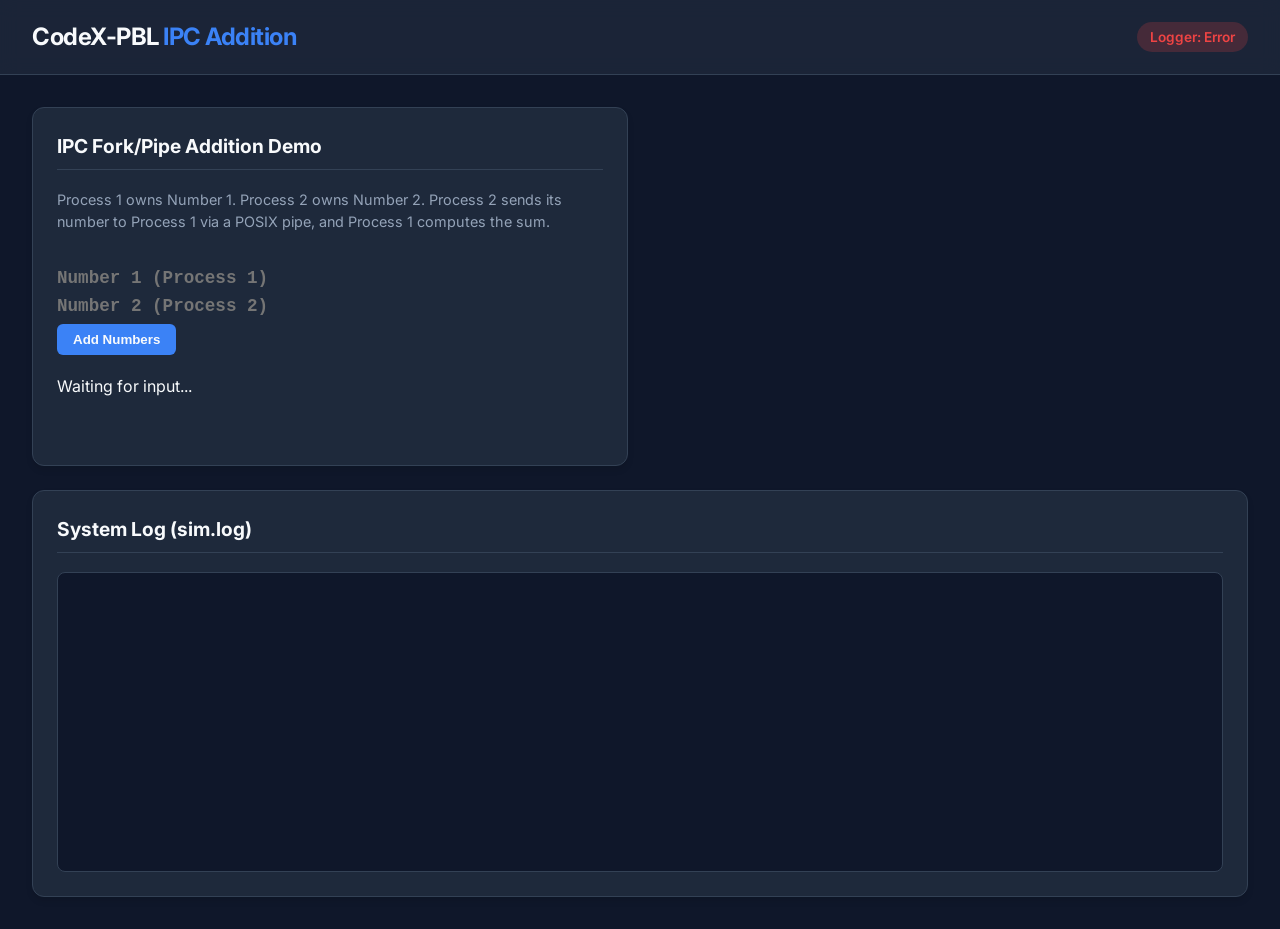
==== ui/public/index.html @ dfdb03f9 "chore: organised files" ====
<!DOCTYPE html>
<html lang="en">
<head>
    <meta charset="UTF-8">
    <meta name="viewport" content="width=device-width, initial-scale=1.0">
    <title>CodeX-PBL IPC Addition</title>
    <link href="https://fonts.googleapis.com/css2?family=Inter:wght@400;500;600;700&display=swap" rel="stylesheet">
    <link rel="stylesheet" href="style.css">
</head>
<body>
    <header>
        <div class="logo">CodeX-PBL <span>IPC Addition</span></div>
        <div class="status-bar">
            <span class="badge ok" id="logger-status">Logger: Active</span>
        </div>
    </header>

    <main class="dashboard">
        <!-- IPC Addition -->
        <section class="card module-ipc">
            <h2>IPC Fork/Pipe Addition Demo</h2>
            <p style="color: var(--text-muted); margin-bottom: 1rem; font-size: 0.9rem;">
                Process 1 owns Number 1. Process 2 owns Number 2. 
                Process 2 sends its number to Process 1 via a POSIX pipe, 
                and Process 1 computes the sum.
            </p>
            <div class="controls">
                <input type="number" id="ipc-num1" placeholder="Number 1 (Process 1)">
                <input type="number" id="ipc-num2" placeholder="Number 2 (Process 2)">
                <button class="primary" id="btn-add" onclick="execIPC()">Add Numbers</button>
            </div>
            <div class="ipc-status" id="ipc-status">Waiting for input...</div>
            <div id="ipc-feedback" class="feedback"></div>
        </section>

        <!-- Logger Feed -->
        <section class="card module-logger">
            <h2>System Log (sim.log)</h2>
            <div class="log-container" id="log-feed">
                <!-- Logs will be populated here -->
            </div>
        </section>
    </main>
    <script src="app.js"></script>
</body>
</html>
---- ui/public/style.css ----
:root {
    --bg-color: #0f172a;
    --card-bg: #1e293b;
    --text-main: #f8fafc;
    --text-muted: #94a3b8;
    --accent: #3b82f6;
    --accent-hover: #2563eb;
    --success: #10b981;
    --error: #ef4444;
    --warn: #f59e0b;
    --border: #334155;
}

* {
    box-sizing: border-box;
    margin: 0;
    padding: 0;
}

body {
    font-family: 'Inter', sans-serif;
    background-color: var(--bg-color);
    color: var(--text-main);
    line-height: 1.5;
}

header {
    display: flex;
    justify-content: space-between;
    align-items: center;
    padding: 1.2rem 2rem;
    background: rgba(30, 41, 59, 0.8);
    backdrop-filter: blur(10px);
    border-bottom: 1px solid var(--border);
    position: sticky;
    top: 0;
    z-index: 100;
}

.logo {
    font-size: 1.5rem;
    font-weight: 700;
    letter-spacing: -0.5px;
}
.logo span {
    color: var(--accent);
}

.status-bar {
    display: flex;
    gap: 1rem;
}

.badge {
    padding: 0.3rem 0.8rem;
    border-radius: 20px;
    font-size: 0.85rem;
    font-weight: 600;
    background: var(--border);
}

.badge.ok { background: rgba(16, 185, 129, 0.2); color: var(--success); }
.badge.err { background: rgba(239, 68, 68, 0.2); color: var(--error); }

.dashboard {
    padding: 2rem;
    display: grid;
    grid-template-columns: repeat(auto-fit, minmax(400px, 1fr));
    gap: 1.5rem;
    max-width: 1400px;
    margin: 0 auto;
}

.card {
    background: var(--card-bg);
    border-radius: 12px;
    padding: 1.5rem;
    border: 1px solid var(--border);
    box-shadow: 0 4px 6px rgba(0, 0, 0, 0.1);
    display: flex;
    flex-direction: column;
    gap: 1.2rem;
    transition: transform 0.2s ease, box-shadow 0.2s ease;
}
.card:hover {
    transform: translateY(-2px);
    box-shadow: 0 8px 15px rgba(0, 0, 0, 0.2);
}

.card h2 {
    font-size: 1.2rem;
    border-bottom: 1px solid var(--border);
    padding-bottom: 0.5rem;
    color: var(--text-main);
}

.registers {
    display: grid;
    grid-template-columns: 1fr 1fr;
    gap: 1rem;
}

.reg {
    display: flex;
    align-items: center;
    background: #0f172a;
    padding: 0.5rem 1rem;
    border-radius: 8px;
    border: 1px solid var(--border);
}

.reg label {
    color: var(--text-muted);
    margin-right: 0.5rem;
    font-weight: 600;
}

input {
    background: transparent;
    border: none;
    color: var(--accent);
    font-size: 1.1rem;
    font-weight: 600;
    font-family: monospace;
    width: 100%;
    outline: none;
}

.val {
    color: var(--success);
    font-size: 1.1rem;
    font-weight: 600;
    font-family: monospace;
}

.controls {
    display: flex;
    flex-wrap: wrap;
    gap: 0.5rem;
}

button {
    padding: 0.5rem 1rem;
    border-radius: 6px;
    border: none;
    font-weight: 600;
    cursor: pointer;
    transition: all 0.2s;
    background: var(--border);
    color: var(--text-main);
}
button:hover { background: #475569; }

button.primary {
    background: var(--accent);
}
button.primary:hover {
    background: var(--accent-hover);
}

.ds-row {
    display: grid;
    grid-template-columns: 1fr 1fr;
    gap: 1rem;
}
.ds-col {
    display: flex;
    flex-direction: column;
    gap: 0.8rem;
    background: #0f172a;
    padding: 1rem;
    border-radius: 8px;
    border: 1px solid var(--border);
}
.ds-col h3 {
    font-size: 1rem;
    display: flex;
    justify-content: space-between;
    align-items: center;
}
.ds-col input {
    background: var(--card-bg);
    padding: 0.5rem;
    border-radius: 4px;
}

.feedback {
    min-height: 1.5rem;
    font-size: 0.9rem;
    font-weight: 500;
    border-radius: 4px;
}
.feedback.error { color: var(--error); }
.feedback.success { color: var(--success); }

.module-logger {
    grid-column: 1 / -1;
}

.log-container {
    background: #0f172a;
    padding: 1rem;
    border-radius: 8px;
    height: 300px;
    overflow-y: auto;
    font-family: monospace;
    font-size: 0.85rem;
    border: 1px solid var(--border);
}

.log-entry {
    padding: 0.2rem 0;
    border-bottom: 1px solid rgba(255,255,255,0.05);
}
.log-entry:last-child { border: none; }
.log-info { color: var(--text-muted); }
.log-warn { color: var(--warn); }
.log-error { color: var(--error); }
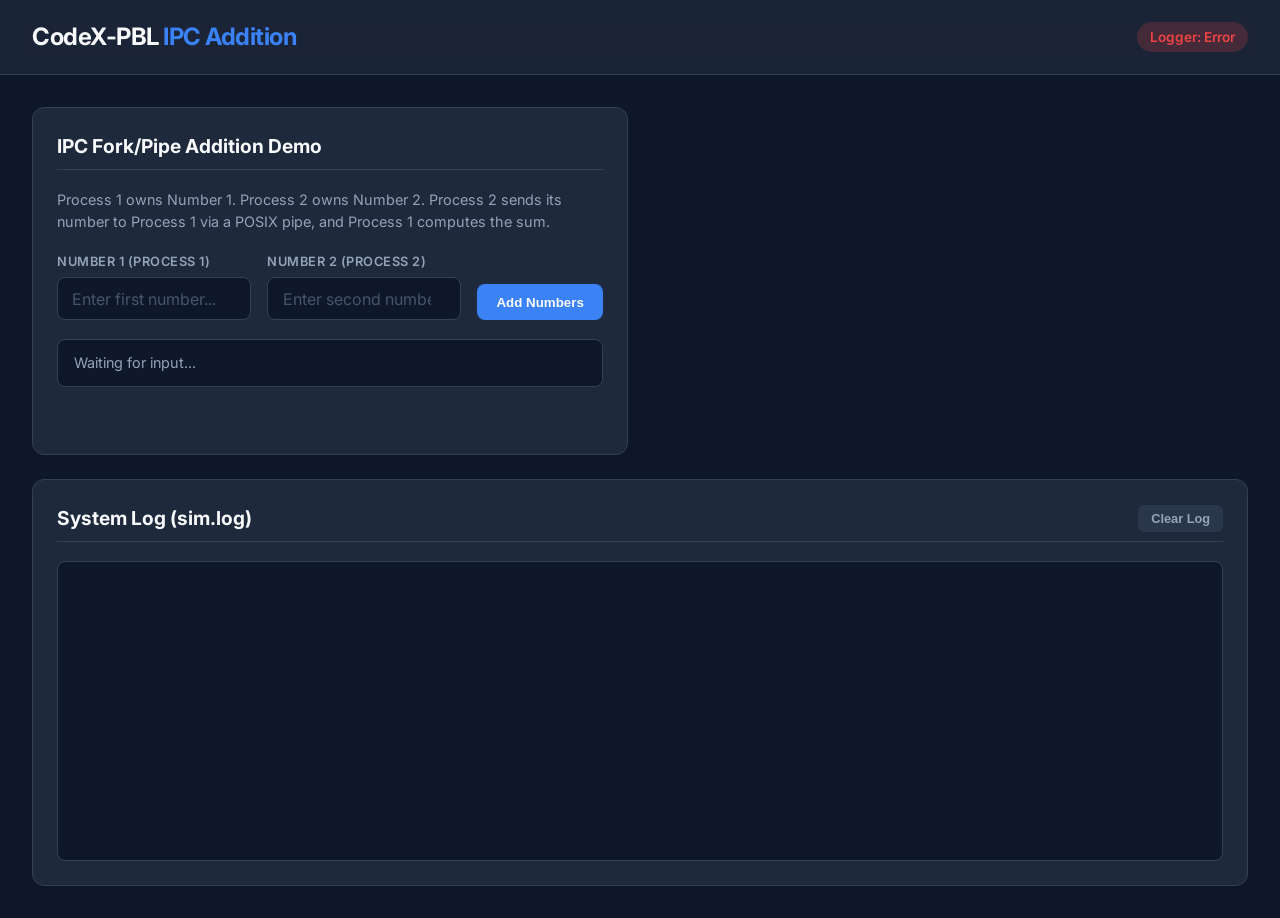
==== commit f597c3d2: "feat: update file structure and fixed docs" ====
--- a/ui/public/index.html
+++ b/ui/public/index.html
@@ -19,14 +19,20 @@
         <!-- IPC Addition -->
         <section class="card module-ipc">
             <h2>IPC Fork/Pipe Addition Demo</h2>
-            <p style="color: var(--text-muted); margin-bottom: 1rem; font-size: 0.9rem;">
+            <p class="module-desc">
                 Process 1 owns Number 1. Process 2 owns Number 2. 
                 Process 2 sends its number to Process 1 via a POSIX pipe, 
                 and Process 1 computes the sum.
             </p>
             <div class="controls">
-                <input type="number" id="ipc-num1" placeholder="Number 1 (Process 1)">
-                <input type="number" id="ipc-num2" placeholder="Number 2 (Process 2)">
+                <div class="input-group">
+                    <label for="ipc-num1">Number 1 (Process 1)</label>
+                    <input type="number" class="input-field" id="ipc-num1" placeholder="Enter first number...">
+                </div>
+                <div class="input-group">
+                    <label for="ipc-num2">Number 2 (Process 2)</label>
+                    <input type="number" class="input-field" id="ipc-num2" placeholder="Enter second number...">
+                </div>
                 <button class="primary" id="btn-add" onclick="execIPC()">Add Numbers</button>
             </div>
             <div class="ipc-status" id="ipc-status">Waiting for input...</div>
@@ -35,7 +41,10 @@
 
         <!-- Logger Feed -->
         <section class="card module-logger">
-            <h2>System Log (sim.log)</h2>
+            <div class="card-header-row">
+                <h2>System Log (sim.log)</h2>
+                <button class="secondary btn-sm" onclick="clearLogs()">Clear Log</button>
+            </div>
             <div class="log-container" id="log-feed">
                 <!-- Logs will be populated here -->
             </div>
--- a/ui/public/style.css
+++ b/ui/public/style.css
@@ -94,6 +94,25 @@
     color: var(--text-main);
 }
 
+.card-header-row {
+    display: flex;
+    justify-content: space-between;
+    align-items: center;
+    border-bottom: 1px solid var(--border);
+    padding-bottom: 0.5rem;
+}
+
+.card-header-row h2 {
+    border-bottom: none;
+    padding-bottom: 0;
+}
+
+.module-desc {
+    color: var(--text-muted);
+    font-size: 0.9rem;
+    line-height: 1.5;
+}
+
 .registers {
     display: grid;
     grid-template-columns: 1fr 1fr;
@@ -126,6 +145,45 @@
     outline: none;
 }
 
+.input-group {
+    display: flex;
+    flex-direction: column;
+    gap: 0.4rem;
+    flex: 1;
+    min-width: 180px;
+}
+
+.input-group label {
+    font-size: 0.8rem;
+    font-weight: 600;
+    color: var(--text-muted);
+    text-transform: uppercase;
+    letter-spacing: 0.5px;
+}
+
+.input-field {
+    background: #0f172a;
+    border: 1px solid var(--border);
+    border-radius: 8px;
+    padding: 0.65rem 0.9rem;
+    color: #38bdf8;
+    font-size: 1rem;
+    font-weight: 600;
+    font-family: inherit;
+    outline: none;
+    transition: all 0.2s ease;
+}
+
+.input-field:focus {
+    border-color: var(--accent);
+    box-shadow: 0 0 0 3px rgba(59, 130, 246, 0.2);
+}
+
+.input-field::placeholder {
+    color: #475569;
+    font-weight: 400;
+}
+
 .val {
     color: var(--success);
     font-size: 1.1rem;
@@ -136,18 +194,31 @@
 .controls {
     display: flex;
     flex-wrap: wrap;
-    gap: 0.5rem;
+    align-items: flex-end;
+    gap: 1rem;
+}
+
+.ipc-status {
+    background: #0f172a;
+    border: 1px solid var(--border);
+    border-radius: 8px;
+    padding: 0.75rem 1rem;
+    font-size: 0.9rem;
+    color: var(--text-muted);
 }
 
 button {
-    padding: 0.5rem 1rem;
-    border-radius: 6px;
+    padding: 0.65rem 1.2rem;
+    border-radius: 8px;
     border: none;
     font-weight: 600;
     cursor: pointer;
     transition: all 0.2s;
     background: var(--border);
     color: var(--text-main);
+    display: inline-flex;
+    align-items: center;
+    justify-content: center;
 }
 button:hover { background: #475569; }
 
@@ -156,6 +227,21 @@
 }
 button.primary:hover {
     background: var(--accent-hover);
+}
+
+button.secondary {
+    background: rgba(51, 65, 85, 0.6);
+    color: var(--text-muted);
+}
+button.secondary:hover {
+    background: rgba(71, 85, 105, 0.8);
+    color: var(--text-main);
+}
+
+.btn-sm {
+    padding: 0.35rem 0.8rem;
+    font-size: 0.8rem;
+    border-radius: 6px;
 }
 
 .ds-row {
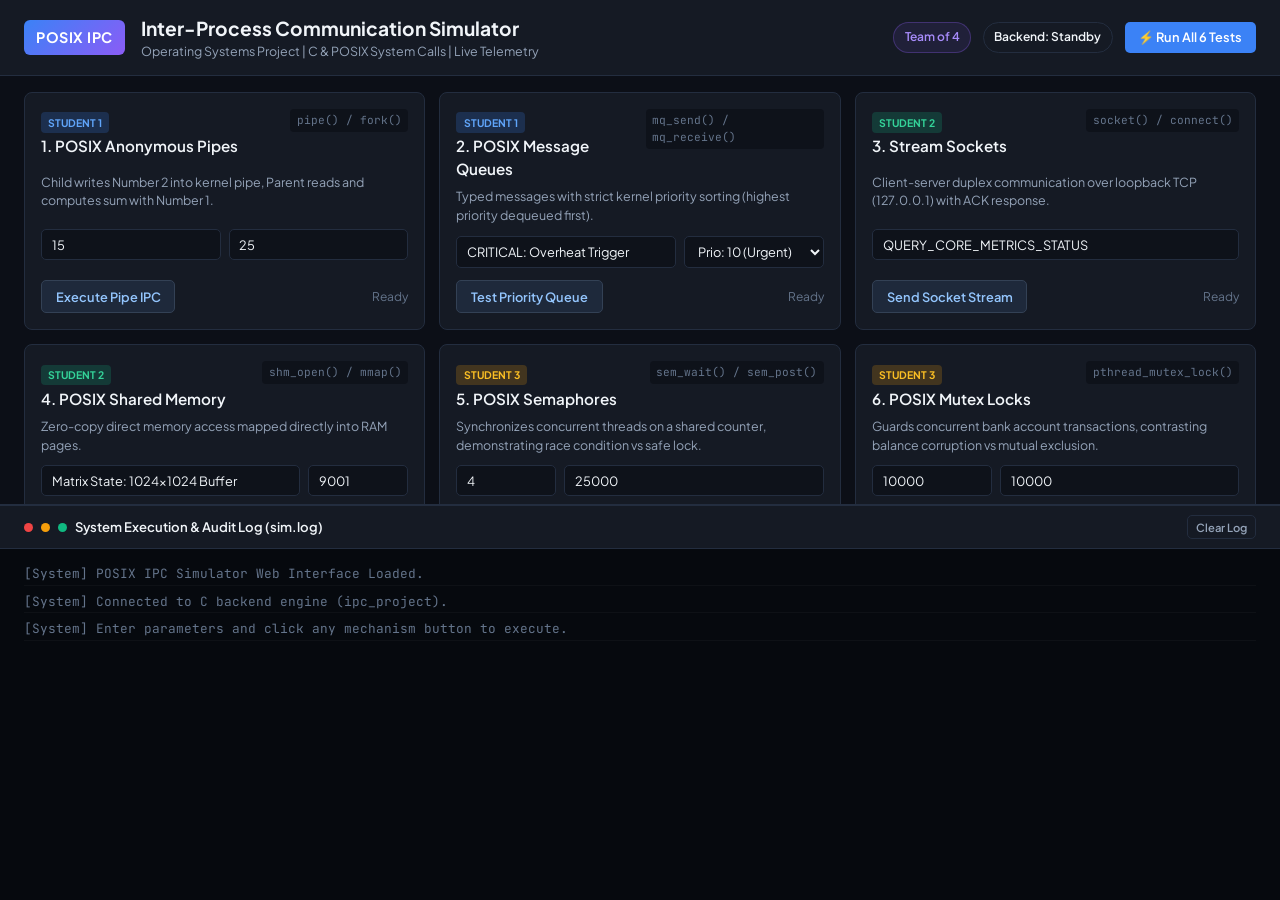
==== commit 44e39461: "feat(student-4): integrate all 6 IPC modules, native C GUI, interactive Web dashboard, build system," ====
--- a/ui/public/index.html
+++ b/ui/public/index.html
@@ -1,55 +1,183 @@
 <!DOCTYPE html>
 <html lang="en">
+
 <head>
     <meta charset="UTF-8">
     <meta name="viewport" content="width=device-width, initial-scale=1.0">
-    <title>CodeX-PBL IPC Addition</title>
-    <link href="https://fonts.googleapis.com/css2?family=Inter:wght@400;500;600;700&display=swap" rel="stylesheet">
+    <title>POSIX IPC Mechanisms Simulator</title>
+    <link
+        href="https://fonts.googleapis.com/css2?family=JetBrains+Mono:wght@400;600&family=Plus+Jakarta+Sans:wght@400;500;600;700&display=swap"
+        rel="stylesheet">
     <link rel="stylesheet" href="style.css">
 </head>
+
 <body>
-    <header>
-        <div class="logo">CodeX-PBL <span>IPC Addition</span></div>
-        <div class="status-bar">
-            <span class="badge ok" id="logger-status">Logger: Active</span>
+    <header class="app-header">
+        <div class="header-left">
+            <div class="logo-badge">POSIX IPC</div>
+            <div>
+                <h1>Inter-Process Communication Simulator</h1>
+                <p class="subtitle">Operating Systems Project | C & POSIX System Calls | Live Telemetry</p>
+            </div>
+        </div>
+        <div class="header-right">
+            <span class="badge team-badge">Team of 4</span>
+            <span class="badge live-badge" id="backend-status">C Engine: Ready</span>
+            <button class="btn btn-primary" onclick="runAllTests()">⚡ Run All 6 Tests</button>
         </div>
     </header>
 
-    <main class="dashboard">
-        <!-- IPC Addition -->
-        <section class="card module-ipc">
-            <h2>IPC Fork/Pipe Addition Demo</h2>
-            <p class="module-desc">
-                Process 1 owns Number 1. Process 2 owns Number 2. 
-                Process 2 sends its number to Process 1 via a POSIX pipe, 
-                and Process 1 computes the sum.
-            </p>
-            <div class="controls">
-                <div class="input-group">
-                    <label for="ipc-num1">Number 1 (Process 1)</label>
-                    <input type="number" class="input-field" id="ipc-num1" placeholder="Enter first number...">
+    <div class="main-layout">
+        <!-- Mechanism Cards Grid -->
+        <main class="grid-container">
+
+            <!-- Card 1: Pipes -->
+            <div class="card">
+                <div class="card-header">
+                    <div>
+                        <span class="owner-pill pill-p1">Student 1</span>
+                        <h3>1. POSIX Anonymous Pipes</h3>
+                    </div>
+                    <span class="tech-tag">pipe() / fork()</span>
                 </div>
-                <div class="input-group">
-                    <label for="ipc-num2">Number 2 (Process 2)</label>
-                    <input type="number" class="input-field" id="ipc-num2" placeholder="Enter second number...">
+                <p class="card-desc">Child writes Number 2 into kernel pipe, Parent reads and computes sum with Number 1.</p>
+                <div class="input-row flex-gap">
+                    <input type="number" id="pipe-num1" class="input-text" placeholder="Num 1 (Parent)" value="15">
+                    <input type="number" id="pipe-num2" class="input-text" placeholder="Num 2 (Child)" value="25">
                 </div>
-                <button class="primary" id="btn-add" onclick="execIPC()">Add Numbers</button>
+                <div class="card-footer">
+                    <button class="btn btn-action" onclick="runMech('PIPES', 'pipe-num1', 'pipe-num2')">Execute Pipe IPC</button>
+                    <span class="status-indicator" id="stat-PIPES">Ready</span>
+                </div>
             </div>
-            <div class="ipc-status" id="ipc-status">Waiting for input...</div>
-            <div id="ipc-feedback" class="feedback"></div>
-        </section>
 
-        <!-- Logger Feed -->
-        <section class="card module-logger">
-            <div class="card-header-row">
-                <h2>System Log (sim.log)</h2>
-                <button class="secondary btn-sm" onclick="clearLogs()">Clear Log</button>
+            <!-- Card 2: Message Queues -->
+            <div class="card">
+                <div class="card-header">
+                    <div>
+                        <span class="owner-pill pill-p1">Student 1</span>
+                        <h3>2. POSIX Message Queues</h3>
+                    </div>
+                    <span class="tech-tag">mq_send() / mq_receive()</span>
+                </div>
+                <p class="card-desc">Typed messages with strict kernel priority sorting (highest priority dequeued first).</p>
+                <div class="input-row flex-gap">
+                    <input type="text" id="mq-msg" class="input-text flex-grow" placeholder="Enter message text..." value="CRITICAL: Overheat Trigger">
+                    <select id="mq-prio" class="select-field" style="width: 140px;">
+                        <option value="10" selected>Prio: 10 (Urgent)</option>
+                        <option value="5">Prio: 5 (Normal)</option>
+                        <option value="1">Prio: 1 (Low)</option>
+                    </select>
+                </div>
+                <div class="card-footer">
+                    <button class="btn btn-action" onclick="runMech('MQ', 'mq-msg', 'mq-prio')">Test Priority
+                        Queue</button>
+                    <span class="status-indicator" id="stat-MQ">Ready</span>
+                </div>
             </div>
-            <div class="log-container" id="log-feed">
-                <!-- Logs will be populated here -->
+
+            <!-- Card 3: Sockets -->
+            <div class="card">
+                <div class="card-header">
+                    <div>
+                        <span class="owner-pill pill-p2">Student 2</span>
+                        <h3>3. Stream Sockets</h3>
+                    </div>
+                    <span class="tech-tag">socket() / connect()</span>
+                </div>
+                <p class="card-desc">Client-server duplex communication over loopback TCP (127.0.0.1) with ACK response.</p>
+                <div class="input-row">
+                    <input type="text" id="sock-msg" class="input-text" placeholder="Client query payload..." value="QUERY_CORE_METRICS_STATUS">
+                </div>
+                <div class="card-footer">
+                    <button class="btn btn-action" onclick="runMech('SOCKETS', 'sock-msg')">Send Socket Stream</button>
+                    <span class="status-indicator" id="stat-SOCKETS">Ready</span>
+                </div>
             </div>
-        </section>
-    </main>
+
+            <!-- Card 4: Shared Memory -->
+            <div class="card">
+                <div class="card-header">
+                    <div>
+                        <span class="owner-pill pill-p2">Student 2</span>
+                        <h3>4. POSIX Shared Memory</h3>
+                    </div>
+                    <span class="tech-tag">shm_open() / mmap()</span>
+                </div>
+                <p class="card-desc">Zero-copy direct memory access mapped directly into RAM pages.</p>
+                <div class="input-row flex-gap">
+                    <input type="text" id="shm-msg" class="input-text flex-grow" placeholder="Payload text..." value="Matrix State: 1024x1024 Buffer">
+                    <input type="number" id="shm-tx" class="input-text" placeholder="TxID" value="9001" style="width: 100px;">
+                </div>
+                <div class="card-footer">
+                    <button class="btn btn-action" onclick="runMech('SHM', 'shm-msg', 'shm-tx')">Map & Read RAM</button>
+                    <span class="status-indicator" id="stat-SHM">Ready</span>
+                </div>
+            </div>
+
+            <!-- Card 5: Semaphores -->
+            <div class="card">
+                <div class="card-header">
+                    <div>
+                        <span class="owner-pill pill-p3">Student 3</span>
+                        <h3>5. POSIX Semaphores</h3>
+                    </div>
+                    <span class="tech-tag">sem_wait() / sem_post()</span>
+                </div>
+                <p class="card-desc">Synchronizes concurrent threads on a shared counter, demonstrating race condition vs safe lock.</p>
+                <div class="input-row flex-gap">
+                    <input type="number" id="sem-workers" class="input-text" placeholder="Workers" value="4" min="2" max="8" style="width: 100px;">
+                    <input type="number" id="sem-iters" class="input-text flex-grow" placeholder="Iterations" value="25000" min="1000" max="50000">
+                </div>
+                <div class="card-footer">
+                    <button class="btn btn-action" onclick="runMech('SEM', 'sem-workers', 'sem-iters')">Test
+                        Synchronization</button>
+                    <span class="status-indicator" id="stat-SEM">Ready</span>
+                </div>
+            </div>
+
+            <!-- Card 6: Mutex Locks -->
+            <div class="card">
+                <div class="card-header">
+                    <div>
+                        <span class="owner-pill pill-p3">Student 3</span>
+                        <h3>6. POSIX Mutex Locks</h3>
+                    </div>
+                    <span class="tech-tag">pthread_mutex_lock()</span>
+                </div>
+                <p class="card-desc">Guards concurrent bank account transactions, contrasting balance corruption vs mutual exclusion.</p>
+                <div class="input-row flex-gap">
+                    <input type="number" id="mutex-bal" class="input-text" placeholder="Start Balance" value="10000" style="width: 120px;">
+                    <input type="number" id="mutex-ops" class="input-text flex-grow" placeholder="Tx / thread" value="10000" min="1000" max="25000">
+                </div>
+                <div class="card-footer">
+                    <button class="btn btn-action" onclick="runMech('MUTEX', 'mutex-bal', 'mutex-ops')">Run Bank Mutex Test</button>
+                    <span class="status-indicator" id="stat-MUTEX">Ready</span>
+                </div>
+            </div>
+
+        </main>
+
+        <!-- Right Console & System Telemetry Log View -->
+        <aside class="console-sidebar">
+            <div class="console-header">
+                <div class="console-title">
+                    <span class="terminal-dot red"></span>
+                    <span class="terminal-dot yellow"></span>
+                    <span class="terminal-dot green"></span>
+                    <span>System Execution & Audit Log (sim.log)</span>
+                </div>
+                <button class="btn btn-sm btn-outline" onclick="clearLogs()">Clear Log</button>
+            </div>
+            <div class="terminal-window" id="terminal-feed">
+                <div class="terminal-line text-muted">[System] POSIX IPC Simulator Web Interface Loaded.</div>
+                <div class="terminal-line text-muted">[System] Connected to C backend engine (ipc_project).</div>
+                <div class="terminal-line text-muted">[System] Enter parameters and click any mechanism button to execute.</div>
+            </div>
+        </aside>
+    </div>
+
     <script src="app.js"></script>
 </body>
-</html>
+
+</html>
--- a/ui/public/style.css
+++ b/ui/public/style.css
@@ -1,14 +1,19 @@
 :root {
-    --bg-color: #0f172a;
-    --card-bg: #1e293b;
-    --text-main: #f8fafc;
-    --text-muted: #94a3b8;
-    --accent: #3b82f6;
-    --accent-hover: #2563eb;
+    --bg-base: #0c0f17;
+    --bg-card: #151a24;
+    --bg-card-hover: #1c2331;
+    --bg-input: #0e121a;
+    --border: #232d3f;
+    --border-accent: #3b82f6;
+    --text-primary: #f1f5f9;
+    --text-secondary: #94a3b8;
+    --text-muted: #64748b;
+    --primary: #3b82f6;
+    --primary-hover: #2563eb;
     --success: #10b981;
-    --error: #ef4444;
-    --warn: #f59e0b;
-    --border: #334155;
+    --warning: #f59e0b;
+    --danger: #ef4444;
+    --terminal-bg: #090c10;
 }
 
 * {
@@ -18,287 +23,296 @@
 }
 
 body {
-    font-family: 'Inter', sans-serif;
-    background-color: var(--bg-color);
-    color: var(--text-main);
+    font-family: 'Plus Jakarta Sans', -apple-system, BlinkMacSystemFont, sans-serif;
+    background-color: var(--bg-base);
+    color: var(--text-primary);
     line-height: 1.5;
-}
-
-header {
-    display: flex;
-    justify-content: space-between;
-    align-items: center;
-    padding: 1.2rem 2rem;
-    background: rgba(30, 41, 59, 0.8);
-    backdrop-filter: blur(10px);
+    height: 100vh;
+    display: flex;
+    flex-direction: column;
+    overflow: hidden;
+}
+
+/* Header */
+.app-header {
+    background-color: var(--bg-card);
     border-bottom: 1px solid var(--border);
-    position: sticky;
-    top: 0;
-    z-index: 100;
-}
-
-.logo {
-    font-size: 1.5rem;
+    padding: 0.85rem 1.5rem;
+    display: flex;
+    justify-content: space-between;
+    align-items: center;
+    flex-shrink: 0;
+}
+
+.header-left {
+    display: flex;
+    align-items: center;
+    gap: 1rem;
+}
+
+.logo-badge {
+    background: linear-gradient(135deg, #3b82f6, #8b5cf6);
+    color: white;
     font-weight: 700;
-    letter-spacing: -0.5px;
-}
-.logo span {
-    color: var(--accent);
-}
-
-.status-bar {
-    display: flex;
-    gap: 1rem;
+    font-size: 0.9rem;
+    padding: 0.4rem 0.75rem;
+    border-radius: 6px;
+    letter-spacing: 0.5px;
+}
+
+.app-header h1 {
+    font-size: 1.2rem;
+    font-weight: 700;
+}
+
+.subtitle {
+    font-size: 0.78rem;
+    color: var(--text-secondary);
+}
+
+.header-right {
+    display: flex;
+    align-items: center;
+    gap: 0.75rem;
 }
 
 .badge {
-    padding: 0.3rem 0.8rem;
-    border-radius: 20px;
-    font-size: 0.85rem;
+    padding: 0.35rem 0.65rem;
+    border-radius: 9999px;
+    font-size: 0.75rem;
     font-weight: 600;
-    background: var(--border);
-}
-
-.badge.ok { background: rgba(16, 185, 129, 0.2); color: var(--success); }
-.badge.err { background: rgba(239, 68, 68, 0.2); color: var(--error); }
-
-.dashboard {
-    padding: 2rem;
+    border: 1px solid var(--border);
+}
+
+.team-badge {
+    background-color: rgba(139, 92, 246, 0.1);
+    color: #a78bfa;
+    border-color: rgba(139, 92, 246, 0.3);
+}
+
+.live-badge {
+    background-color: rgba(16, 185, 129, 0.1);
+    color: #34d399;
+    border-color: rgba(16, 185, 129, 0.3);
+}
+
+/* Main Layout: VERTICALLY STACKED */
+.main-layout {
+    display: flex;
+    flex-direction: column;
+    flex: 1;
+    overflow: hidden;
+}
+
+/* Top Section: Mechanism Cards Grid */
+.grid-container {
+    padding: 1rem 1.5rem;
+    overflow-y: auto;
     display: grid;
-    grid-template-columns: repeat(auto-fit, minmax(400px, 1fr));
-    gap: 1.5rem;
-    max-width: 1400px;
-    margin: 0 auto;
+    grid-template-columns: repeat(auto-fit, minmax(320px, 1fr));
+    gap: 0.9rem;
+    flex: 1 1 52%;
+    min-height: 260px;
+    background-color: var(--bg-base);
 }
 
 .card {
-    background: var(--card-bg);
-    border-radius: 12px;
-    padding: 1.5rem;
+    background-color: var(--bg-card);
     border: 1px solid var(--border);
-    box-shadow: 0 4px 6px rgba(0, 0, 0, 0.1);
+    border-radius: 8px;
+    padding: 1rem;
     display: flex;
     flex-direction: column;
-    gap: 1.2rem;
-    transition: transform 0.2s ease, box-shadow 0.2s ease;
-}
+    justify-content: space-between;
+    transition: transform 0.15s ease, border-color 0.15s ease;
+}
+
 .card:hover {
-    transform: translateY(-2px);
-    box-shadow: 0 8px 15px rgba(0, 0, 0, 0.2);
-}
-
-.card h2 {
-    font-size: 1.2rem;
-    border-bottom: 1px solid var(--border);
-    padding-bottom: 0.5rem;
-    color: var(--text-main);
-}
-
-.card-header-row {
-    display: flex;
-    justify-content: space-between;
-    align-items: center;
-    border-bottom: 1px solid var(--border);
-    padding-bottom: 0.5rem;
-}
-
-.card-header-row h2 {
-    border-bottom: none;
-    padding-bottom: 0;
-}
-
-.module-desc {
+    border-color: #334155;
+    background-color: var(--bg-card-hover);
+}
+
+.card-header {
+    display: flex;
+    justify-content: space-between;
+    align-items: flex-start;
+    margin-bottom: 0.4rem;
+}
+
+.card-header h3 {
+    font-size: 0.95rem;
+    font-weight: 600;
+    margin-top: 0.15rem;
+}
+
+.owner-pill {
+    font-size: 0.65rem;
+    font-weight: 700;
+    text-transform: uppercase;
+    padding: 0.15rem 0.45rem;
+    border-radius: 4px;
+    display: inline-block;
+}
+
+.pill-p1 { background: rgba(59, 130, 246, 0.2); color: #60a5fa; }
+.pill-p2 { background: rgba(16, 185, 129, 0.2); color: #34d399; }
+.pill-p3 { background: rgba(245, 158, 11, 0.2); color: #fbbf24; }
+
+.tech-tag {
+    font-family: 'JetBrains Mono', monospace;
+    font-size: 0.7rem;
     color: var(--text-muted);
-    font-size: 0.9rem;
-    line-height: 1.5;
-}
-
-.registers {
-    display: grid;
-    grid-template-columns: 1fr 1fr;
-    gap: 1rem;
-}
-
-.reg {
-    display: flex;
-    align-items: center;
-    background: #0f172a;
-    padding: 0.5rem 1rem;
-    border-radius: 8px;
+    background-color: var(--bg-input);
+    padding: 0.2rem 0.4rem;
+    border-radius: 4px;
+}
+
+.card-desc {
+    font-size: 0.78rem;
+    color: var(--text-secondary);
+    margin-bottom: 0.7rem;
+}
+
+.input-row {
+    margin-bottom: 0.75rem;
+}
+
+.flex-gap {
+    display: flex;
+    gap: 0.5rem;
+}
+
+.flex-grow {
+    flex: 1;
+}
+
+.input-text, .select-field {
+    width: 100%;
+    background-color: var(--bg-input);
     border: 1px solid var(--border);
-}
-
-.reg label {
+    color: var(--text-primary);
+    padding: 0.4rem 0.6rem;
+    font-size: 0.8rem;
+    border-radius: 5px;
+    outline: none;
+    font-family: inherit;
+}
+
+.input-text:focus, .select-field:focus {
+    border-color: var(--border-accent);
+}
+
+.card-footer {
+    display: flex;
+    justify-content: space-between;
+    align-items: center;
+}
+
+.status-indicator {
+    font-size: 0.75rem;
     color: var(--text-muted);
-    margin-right: 0.5rem;
-    font-weight: 600;
-}
-
-input {
-    background: transparent;
-    border: none;
-    color: var(--accent);
-    font-size: 1.1rem;
-    font-weight: 600;
-    font-family: monospace;
-    width: 100%;
-    outline: none;
-}
-
-.input-group {
-    display: flex;
-    flex-direction: column;
-    gap: 0.4rem;
-    flex: 1;
-    min-width: 180px;
-}
-
-.input-group label {
+}
+
+.status-indicator.running { color: var(--warning); font-weight: 600; }
+.status-indicator.success { color: var(--success); font-weight: 600; }
+.status-indicator.error   { color: var(--danger); font-weight: 600; }
+
+/* Buttons */
+.btn {
+    font-family: inherit;
     font-size: 0.8rem;
     font-weight: 600;
-    color: var(--text-muted);
-    text-transform: uppercase;
-    letter-spacing: 0.5px;
-}
-
-.input-field {
-    background: #0f172a;
+    padding: 0.45rem 0.85rem;
+    border-radius: 5px;
+    cursor: pointer;
+    border: none;
+    transition: background 0.15s ease;
+}
+
+.btn-primary {
+    background-color: var(--primary);
+    color: white;
+}
+.btn-primary:hover { background-color: var(--primary-hover); }
+
+.btn-action {
+    background-color: #1e293b;
+    color: #93c5fd;
+    border: 1px solid #334155;
+}
+.btn-action:hover {
+    background-color: #2e3d55;
+    color: white;
+}
+
+.btn-sm { padding: 0.25rem 0.5rem; font-size: 0.7rem; }
+.btn-outline {
+    background: transparent;
     border: 1px solid var(--border);
-    border-radius: 8px;
-    padding: 0.65rem 0.9rem;
-    color: #38bdf8;
-    font-size: 1rem;
+    color: var(--text-secondary);
+}
+.btn-outline:hover { background: var(--border); color: white; }
+
+/* Bottom Section: Full-Width VERTICAL Console & Telemetry View */
+.console-sidebar {
+    background-color: var(--terminal-bg);
+    border-top: 2px solid var(--border);
+    border-left: none;
+    display: flex;
+    flex-direction: column;
+    flex: 1 1 48%;
+    min-height: 240px;
+    overflow: hidden;
+}
+
+.console-header {
+    background-color: var(--bg-card);
+    padding: 0.55rem 1.5rem;
+    border-bottom: 1px solid var(--border);
+    display: flex;
+    justify-content: space-between;
+    align-items: center;
+    flex-shrink: 0;
+}
+
+.console-title {
+    display: flex;
+    align-items: center;
+    gap: 0.5rem;
+    font-size: 0.82rem;
     font-weight: 600;
-    font-family: inherit;
-    outline: none;
-    transition: all 0.2s ease;
-}
-
-.input-field:focus {
-    border-color: var(--accent);
-    box-shadow: 0 0 0 3px rgba(59, 130, 246, 0.2);
-}
-
-.input-field::placeholder {
-    color: #475569;
-    font-weight: 400;
-}
-
-.val {
-    color: var(--success);
-    font-size: 1.1rem;
-    font-weight: 600;
-    font-family: monospace;
-}
-
-.controls {
-    display: flex;
-    flex-wrap: wrap;
-    align-items: flex-end;
-    gap: 1rem;
-}
-
-.ipc-status {
-    background: #0f172a;
-    border: 1px solid var(--border);
-    border-radius: 8px;
-    padding: 0.75rem 1rem;
-    font-size: 0.9rem;
-    color: var(--text-muted);
-}
-
-button {
-    padding: 0.65rem 1.2rem;
-    border-radius: 8px;
-    border: none;
-    font-weight: 600;
-    cursor: pointer;
-    transition: all 0.2s;
-    background: var(--border);
-    color: var(--text-main);
-    display: inline-flex;
-    align-items: center;
-    justify-content: center;
-}
-button:hover { background: #475569; }
-
-button.primary {
-    background: var(--accent);
-}
-button.primary:hover {
-    background: var(--accent-hover);
-}
-
-button.secondary {
-    background: rgba(51, 65, 85, 0.6);
-    color: var(--text-muted);
-}
-button.secondary:hover {
-    background: rgba(71, 85, 105, 0.8);
-    color: var(--text-main);
-}
-
-.btn-sm {
-    padding: 0.35rem 0.8rem;
+}
+
+.terminal-dot {
+    width: 9px;
+    height: 9px;
+    border-radius: 50%;
+}
+.terminal-dot.red { background-color: #ef4444; }
+.terminal-dot.yellow { background-color: #f59e0b; }
+.terminal-dot.green { background-color: #10b981; }
+
+.terminal-window {
+    flex: 1;
+    overflow-y: auto;
+    padding: 0.85rem 1.5rem;
+    font-family: 'JetBrains Mono', 'Consolas', monospace;
     font-size: 0.8rem;
-    border-radius: 6px;
-}
-
-.ds-row {
-    display: grid;
-    grid-template-columns: 1fr 1fr;
-    gap: 1rem;
-}
-.ds-col {
-    display: flex;
-    flex-direction: column;
-    gap: 0.8rem;
-    background: #0f172a;
-    padding: 1rem;
-    border-radius: 8px;
-    border: 1px solid var(--border);
-}
-.ds-col h3 {
-    font-size: 1rem;
-    display: flex;
-    justify-content: space-between;
-    align-items: center;
-}
-.ds-col input {
-    background: var(--card-bg);
-    padding: 0.5rem;
-    border-radius: 4px;
-}
-
-.feedback {
-    min-height: 1.5rem;
-    font-size: 0.9rem;
-    font-weight: 500;
-    border-radius: 4px;
-}
-.feedback.error { color: var(--error); }
-.feedback.success { color: var(--success); }
-
-.module-logger {
-    grid-column: 1 / -1;
-}
-
-.log-container {
-    background: #0f172a;
-    padding: 1rem;
-    border-radius: 8px;
-    height: 300px;
-    overflow-y: auto;
-    font-family: monospace;
-    font-size: 0.85rem;
-    border: 1px solid var(--border);
-}
-
-.log-entry {
-    padding: 0.2rem 0;
-    border-bottom: 1px solid rgba(255,255,255,0.05);
-}
-.log-entry:last-child { border: none; }
-.log-info { color: var(--text-muted); }
-.log-warn { color: var(--warn); }
-.log-error { color: var(--error); }
+    line-height: 1.5;
+    background-color: #06090e;
+}
+
+.terminal-line {
+    white-space: pre-wrap;
+    word-break: break-all;
+    margin-bottom: 0.25rem;
+    color: #cbd5e1;
+    padding: 0.1rem 0;
+    border-bottom: 1px solid rgba(255, 255, 255, 0.03);
+}
+
+.terminal-line.terminal-header { color: #60a5fa; font-weight: 600; }
+.terminal-line.terminal-success { color: #34d399; }
+.terminal-line.terminal-error { color: #f87171; }
+.terminal-line.terminal-warn { color: #fbbf24; }
+.text-muted { color: var(--text-muted); }
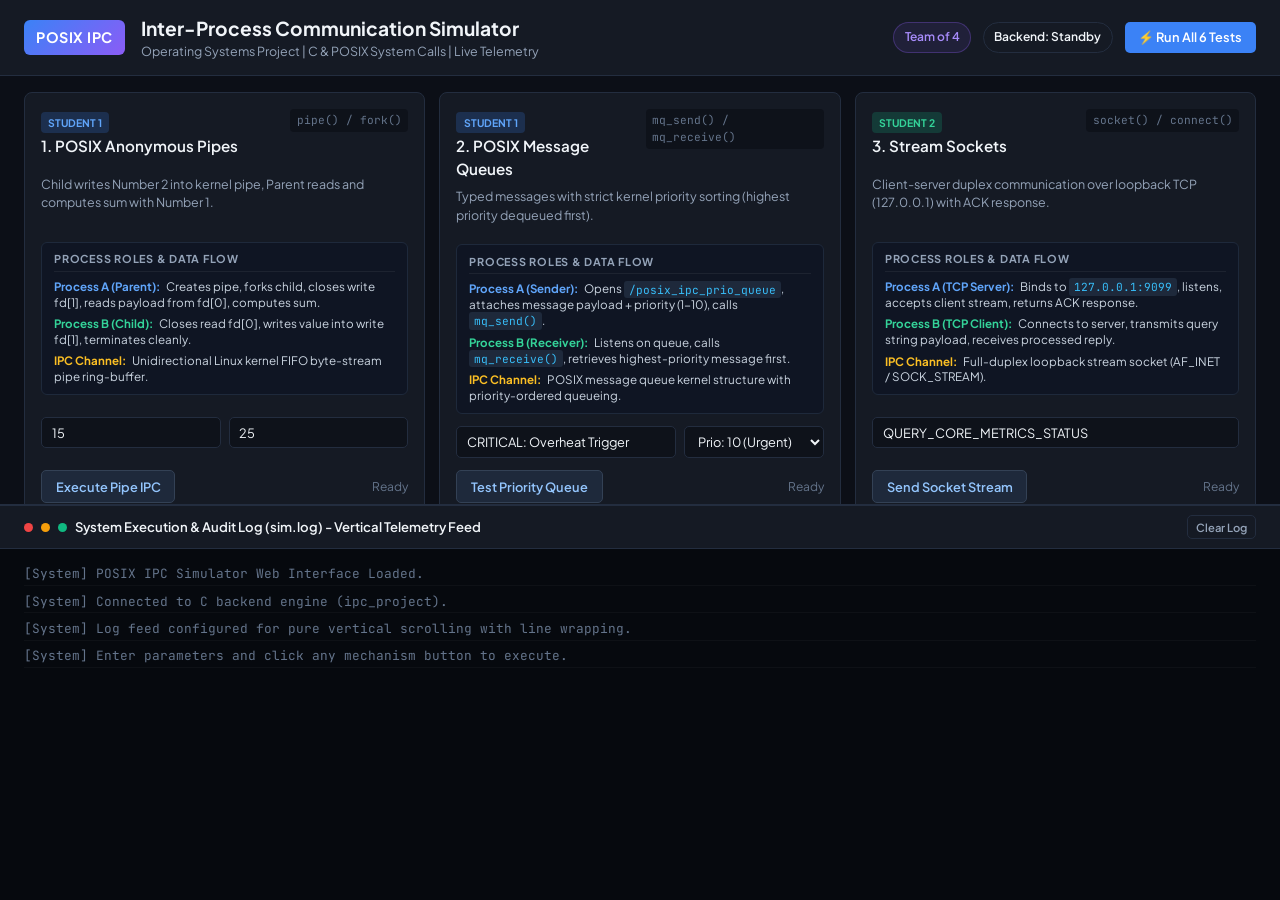
==== commit 05d8bef2: "feat: update GUI with process architecture descriptions and vertical-only telemetry log" ====
--- a/ui/public/index.html
+++ b/ui/public/index.html
@@ -41,6 +41,14 @@
                     <span class="tech-tag">pipe() / fork()</span>
                 </div>
                 <p class="card-desc">Child writes Number 2 into kernel pipe, Parent reads and computes sum with Number 1.</p>
+                
+                <div class="proc-meta-box">
+                    <div class="proc-meta-title">PROCESS ROLES & DATA FLOW</div>
+                    <div class="proc-role-item"><span class="proc-badge proc-parent">Process A (Parent):</span> Creates pipe, forks child, closes write fd[1], reads payload from fd[0], computes sum.</div>
+                    <div class="proc-role-item"><span class="proc-badge proc-child">Process B (Child):</span> Closes read fd[0], writes value into write fd[1], terminates cleanly.</div>
+                    <div class="proc-role-item"><span class="proc-badge proc-channel">IPC Channel:</span> Unidirectional Linux kernel FIFO byte-stream pipe ring-buffer.</div>
+                </div>
+
                 <div class="input-row flex-gap">
                     <input type="number" id="pipe-num1" class="input-text" placeholder="Num 1 (Parent)" value="15">
                     <input type="number" id="pipe-num2" class="input-text" placeholder="Num 2 (Child)" value="25">
@@ -61,6 +69,14 @@
                     <span class="tech-tag">mq_send() / mq_receive()</span>
                 </div>
                 <p class="card-desc">Typed messages with strict kernel priority sorting (highest priority dequeued first).</p>
+
+                <div class="proc-meta-box">
+                    <div class="proc-meta-title">PROCESS ROLES & DATA FLOW</div>
+                    <div class="proc-role-item"><span class="proc-badge proc-parent">Process A (Sender):</span> Opens <code>/posix_ipc_prio_queue</code>, attaches message payload + priority (1-10), calls <code>mq_send()</code>.</div>
+                    <div class="proc-role-item"><span class="proc-badge proc-child">Process B (Receiver):</span> Listens on queue, calls <code>mq_receive()</code>, retrieves highest-priority message first.</div>
+                    <div class="proc-role-item"><span class="proc-badge proc-channel">IPC Channel:</span> POSIX message queue kernel structure with priority-ordered queueing.</div>
+                </div>
+
                 <div class="input-row flex-gap">
                     <input type="text" id="mq-msg" class="input-text flex-grow" placeholder="Enter message text..." value="CRITICAL: Overheat Trigger">
                     <select id="mq-prio" class="select-field" style="width: 140px;">
@@ -70,8 +86,7 @@
                     </select>
                 </div>
                 <div class="card-footer">
-                    <button class="btn btn-action" onclick="runMech('MQ', 'mq-msg', 'mq-prio')">Test Priority
-                        Queue</button>
+                    <button class="btn btn-action" onclick="runMech('MQ', 'mq-msg', 'mq-prio')">Test Priority Queue</button>
                     <span class="status-indicator" id="stat-MQ">Ready</span>
                 </div>
             </div>
@@ -86,6 +101,14 @@
                     <span class="tech-tag">socket() / connect()</span>
                 </div>
                 <p class="card-desc">Client-server duplex communication over loopback TCP (127.0.0.1) with ACK response.</p>
+
+                <div class="proc-meta-box">
+                    <div class="proc-meta-title">PROCESS ROLES & DATA FLOW</div>
+                    <div class="proc-role-item"><span class="proc-badge proc-parent">Process A (TCP Server):</span> Binds to <code>127.0.0.1:9099</code>, listens, accepts client stream, returns ACK response.</div>
+                    <div class="proc-role-item"><span class="proc-badge proc-child">Process B (TCP Client):</span> Connects to server, transmits query string payload, receives processed reply.</div>
+                    <div class="proc-role-item"><span class="proc-badge proc-channel">IPC Channel:</span> Full-duplex loopback stream socket (AF_INET / SOCK_STREAM).</div>
+                </div>
+
                 <div class="input-row">
                     <input type="text" id="sock-msg" class="input-text" placeholder="Client query payload..." value="QUERY_CORE_METRICS_STATUS">
                 </div>
@@ -105,6 +128,14 @@
                     <span class="tech-tag">shm_open() / mmap()</span>
                 </div>
                 <p class="card-desc">Zero-copy direct memory access mapped directly into RAM pages.</p>
+
+                <div class="proc-meta-box">
+                    <div class="proc-meta-title">PROCESS ROLES & DATA FLOW</div>
+                    <div class="proc-role-item"><span class="proc-badge proc-parent">Process A (Writer):</span> Creates shm object via <code>shm_open()</code>, sizes via <code>ftruncate()</code>, maps via <code>mmap()</code>, writes memory.</div>
+                    <div class="proc-role-item"><span class="proc-badge proc-child">Process B (Reader):</span> Opens shm object with <code>shm_open()</code>, maps with <code>mmap()</code>, reads directly from physical RAM.</div>
+                    <div class="proc-role-item"><span class="proc-badge proc-channel">IPC Channel:</span> Shared physical RAM pages mapped into virtual address space (zero-copy).</div>
+                </div>
+
                 <div class="input-row flex-gap">
                     <input type="text" id="shm-msg" class="input-text flex-grow" placeholder="Payload text..." value="Matrix State: 1024x1024 Buffer">
                     <input type="number" id="shm-tx" class="input-text" placeholder="TxID" value="9001" style="width: 100px;">
@@ -125,13 +156,20 @@
                     <span class="tech-tag">sem_wait() / sem_post()</span>
                 </div>
                 <p class="card-desc">Synchronizes concurrent threads on a shared counter, demonstrating race condition vs safe lock.</p>
+
+                <div class="proc-meta-box">
+                    <div class="proc-meta-title">PROCESS ROLES & DATA FLOW</div>
+                    <div class="proc-role-item"><span class="proc-badge proc-parent">Worker Threads (1..4):</span> 4 concurrent threads competing to increment a shared counter 25,000 times each.</div>
+                    <div class="proc-role-item"><span class="proc-badge proc-child">Synchronization:</span> Atomic <code>sem_wait()</code> decrements lock before entering, <code>sem_post()</code> increments on exit.</div>
+                    <div class="proc-role-item"><span class="proc-badge proc-channel">IPC Channel:</span> POSIX counting semaphore (<code>sem_t</code>) kernel synchronization primitive.</div>
+                </div>
+
                 <div class="input-row flex-gap">
                     <input type="number" id="sem-workers" class="input-text" placeholder="Workers" value="4" min="2" max="8" style="width: 100px;">
                     <input type="number" id="sem-iters" class="input-text flex-grow" placeholder="Iterations" value="25000" min="1000" max="50000">
                 </div>
                 <div class="card-footer">
-                    <button class="btn btn-action" onclick="runMech('SEM', 'sem-workers', 'sem-iters')">Test
-                        Synchronization</button>
+                    <button class="btn btn-action" onclick="runMech('SEM', 'sem-workers', 'sem-iters')">Test Synchronization</button>
                     <span class="status-indicator" id="stat-SEM">Ready</span>
                 </div>
             </div>
@@ -146,6 +184,14 @@
                     <span class="tech-tag">pthread_mutex_lock()</span>
                 </div>
                 <p class="card-desc">Guards concurrent bank account transactions, contrasting balance corruption vs mutual exclusion.</p>
+
+                <div class="proc-meta-box">
+                    <div class="proc-meta-title">PROCESS ROLES & DATA FLOW</div>
+                    <div class="proc-role-item"><span class="proc-badge proc-parent">Bank Threads (1..4):</span> 4 parallel threads performing high-frequency deposits and withdrawals.</div>
+                    <div class="proc-role-item"><span class="proc-child proc-badge">Synchronization:</span> <code>pthread_mutex_lock()</code> enforces mutual exclusion, preventing corrupted balances.</div>
+                    <div class="proc-role-item"><span class="proc-badge proc-channel">IPC Channel:</span> POSIX mutual exclusion lock (<code>pthread_mutex_t</code>) backed by atomic instructions.</div>
+                </div>
+
                 <div class="input-row flex-gap">
                     <input type="number" id="mutex-bal" class="input-text" placeholder="Start Balance" value="10000" style="width: 120px;">
                     <input type="number" id="mutex-ops" class="input-text flex-grow" placeholder="Tx / thread" value="10000" min="1000" max="25000">
@@ -158,20 +204,21 @@
 
         </main>
 
-        <!-- Right Console & System Telemetry Log View -->
+        <!-- Right Console & System Telemetry Log View (Vertical Scroll Only) -->
         <aside class="console-sidebar">
             <div class="console-header">
                 <div class="console-title">
                     <span class="terminal-dot red"></span>
                     <span class="terminal-dot yellow"></span>
                     <span class="terminal-dot green"></span>
-                    <span>System Execution & Audit Log (sim.log)</span>
+                    <span>System Execution & Audit Log (sim.log) - Vertical Telemetry Feed</span>
                 </div>
                 <button class="btn btn-sm btn-outline" onclick="clearLogs()">Clear Log</button>
             </div>
             <div class="terminal-window" id="terminal-feed">
                 <div class="terminal-line text-muted">[System] POSIX IPC Simulator Web Interface Loaded.</div>
                 <div class="terminal-line text-muted">[System] Connected to C backend engine (ipc_project).</div>
+                <div class="terminal-line text-muted">[System] Log feed configured for pure vertical scrolling with line wrapping.</div>
                 <div class="terminal-line text-muted">[System] Enter parameters and click any mechanism button to execute.</div>
             </div>
         </aside>
@@ -180,4 +227,4 @@
     <script src="app.js"></script>
 </body>
 
-</html>+</html>
--- a/ui/public/style.css
+++ b/ui/public/style.css
@@ -294,7 +294,8 @@
 
 .terminal-window {
     flex: 1;
-    overflow-y: auto;
+    overflow-y: auto !important;
+    overflow-x: hidden !important;
     padding: 0.85rem 1.5rem;
     font-family: 'JetBrains Mono', 'Consolas', monospace;
     font-size: 0.8rem;
@@ -303,8 +304,9 @@
 }
 
 .terminal-line {
-    white-space: pre-wrap;
-    word-break: break-all;
+    white-space: pre-wrap !important;
+    word-break: break-word !important;
+    overflow-wrap: anywhere !important;
     margin-bottom: 0.25rem;
     color: #cbd5e1;
     padding: 0.1rem 0;
@@ -316,3 +318,59 @@
 .terminal-line.terminal-error { color: #f87171; }
 .terminal-line.terminal-warn { color: #fbbf24; }
 .text-muted { color: var(--text-muted); }
+
+/* Process Architecture & Roles Metadata Box */
+.proc-meta-box {
+    background-color: rgba(14, 21, 35, 0.8);
+    border: 1px solid #1e293b;
+    border-radius: 6px;
+    padding: 0.55rem 0.75rem;
+    margin: 0.5rem 0 0.75rem 0;
+    display: flex;
+    flex-direction: column;
+    gap: 0.35rem;
+}
+
+.proc-meta-title {
+    font-size: 0.68rem;
+    font-weight: 700;
+    letter-spacing: 0.75px;
+    color: #94a3b8;
+    text-transform: uppercase;
+    border-bottom: 1px solid rgba(255, 255, 255, 0.06);
+    padding-bottom: 0.2rem;
+    margin-bottom: 0.1rem;
+}
+
+.proc-role-item {
+    font-size: 0.73rem;
+    color: #cbd5e1;
+    line-height: 1.35;
+}
+
+.proc-role-item code {
+    background-color: #1e293b;
+    color: #38bdf8;
+    padding: 0.1rem 0.3rem;
+    border-radius: 3px;
+    font-family: 'JetBrains Mono', monospace;
+    font-size: 0.7rem;
+}
+
+.proc-badge {
+    font-weight: 700;
+    font-size: 0.72rem;
+    margin-right: 0.25rem;
+}
+
+.proc-parent {
+    color: #60a5fa;
+}
+
+.proc-child {
+    color: #34d399;
+}
+
+.proc-channel {
+    color: #fbbf24;
+}
